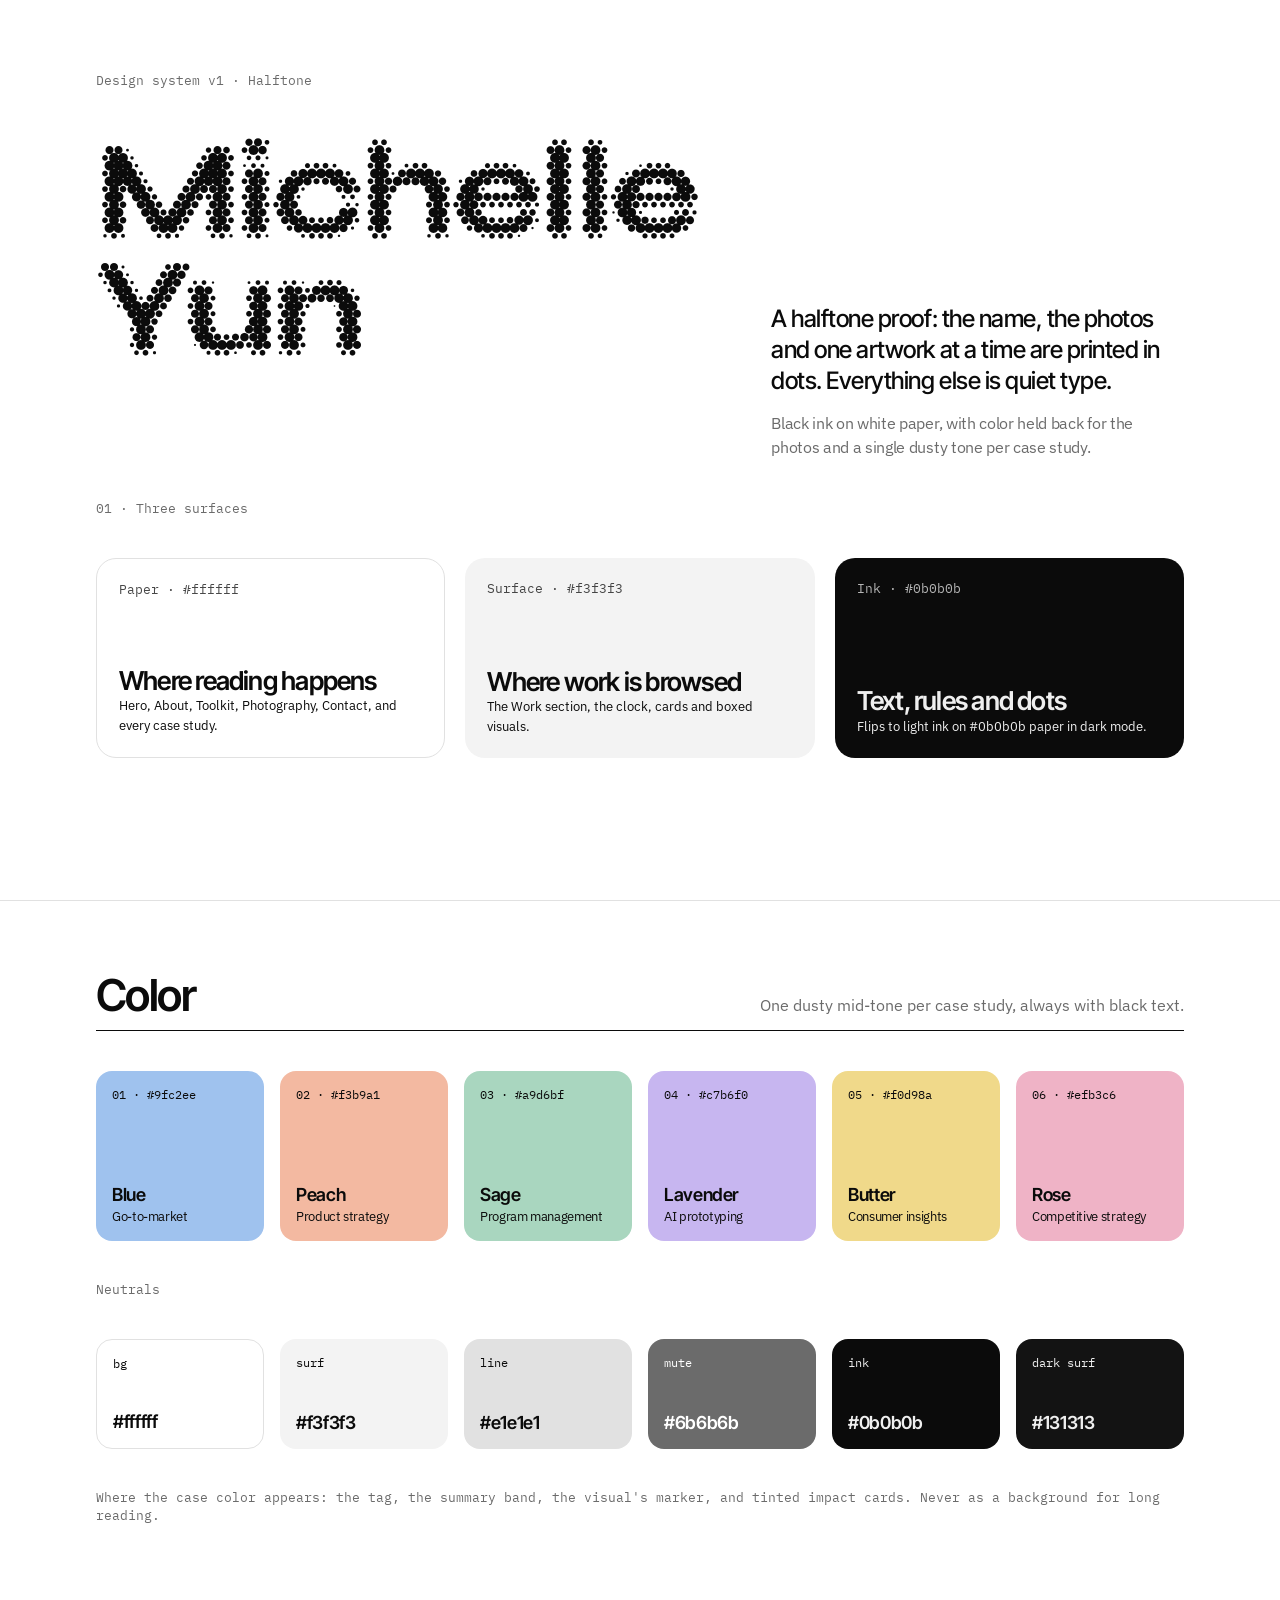
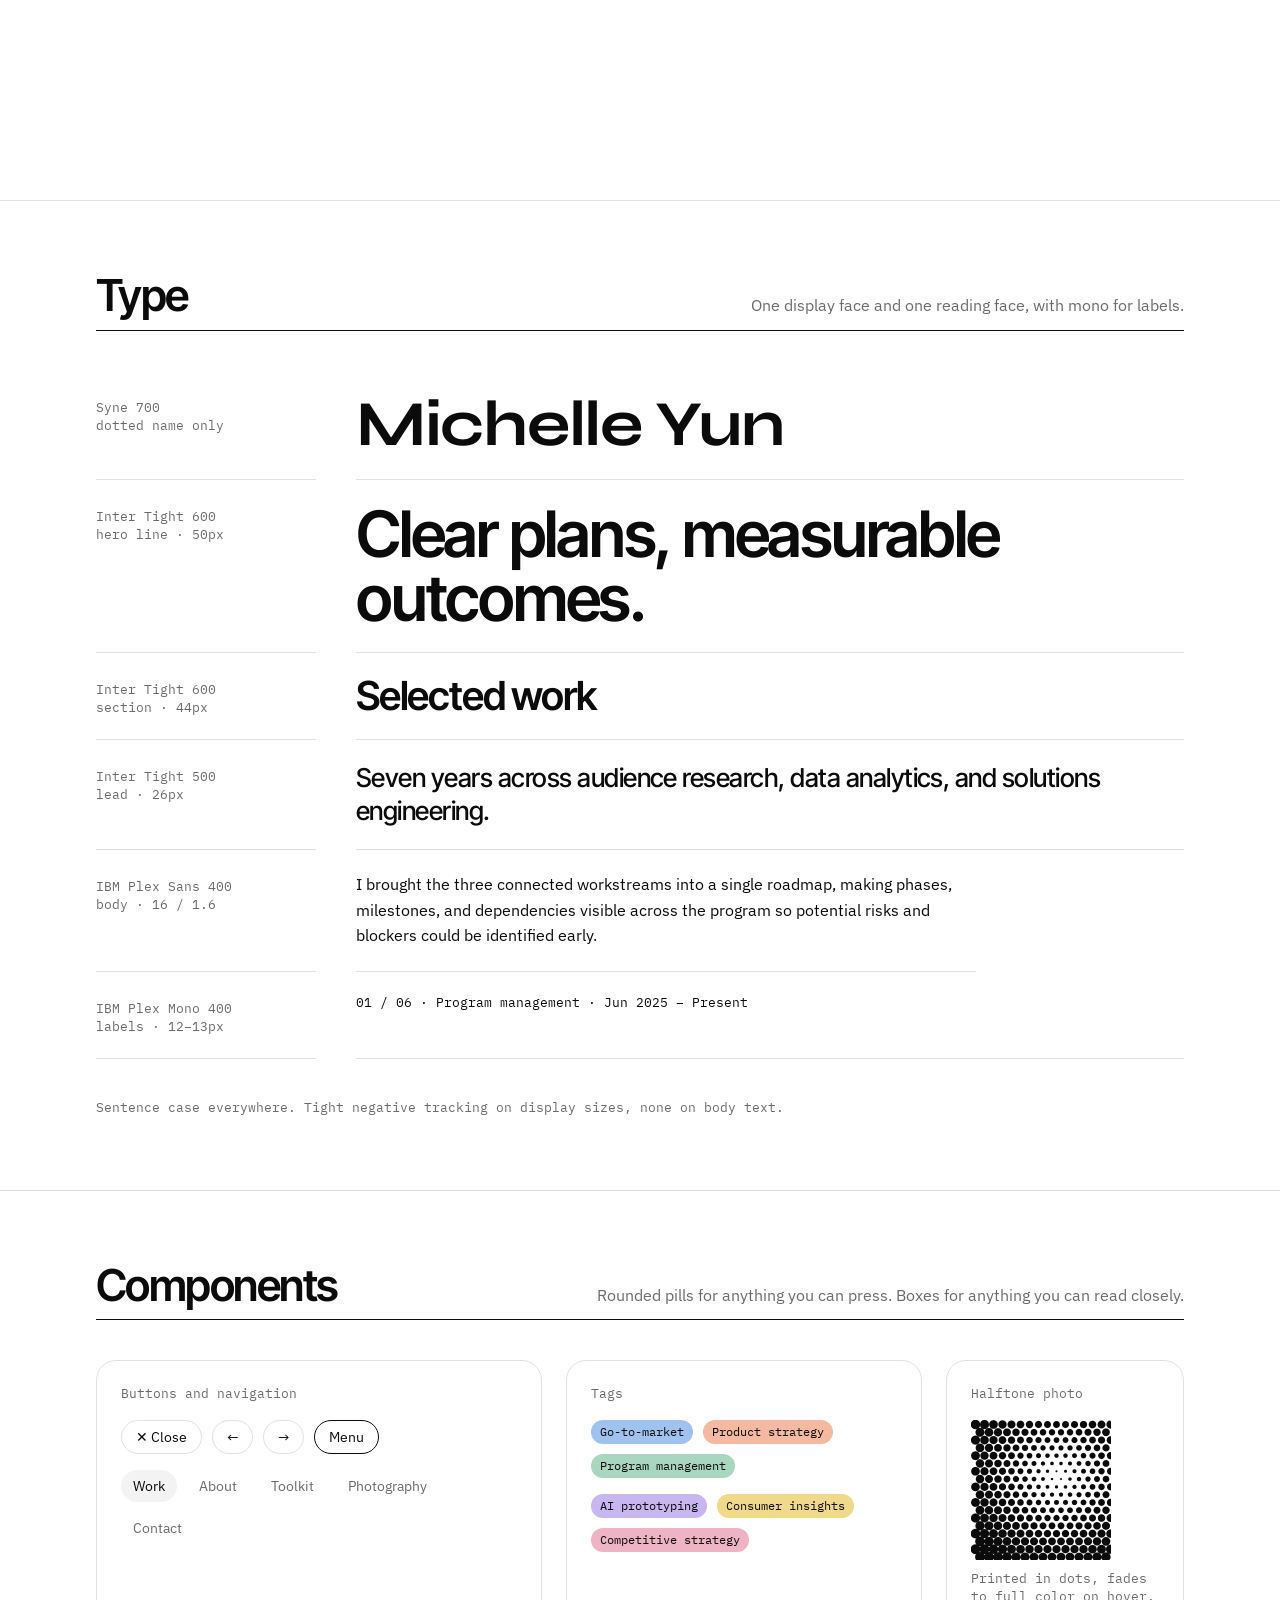
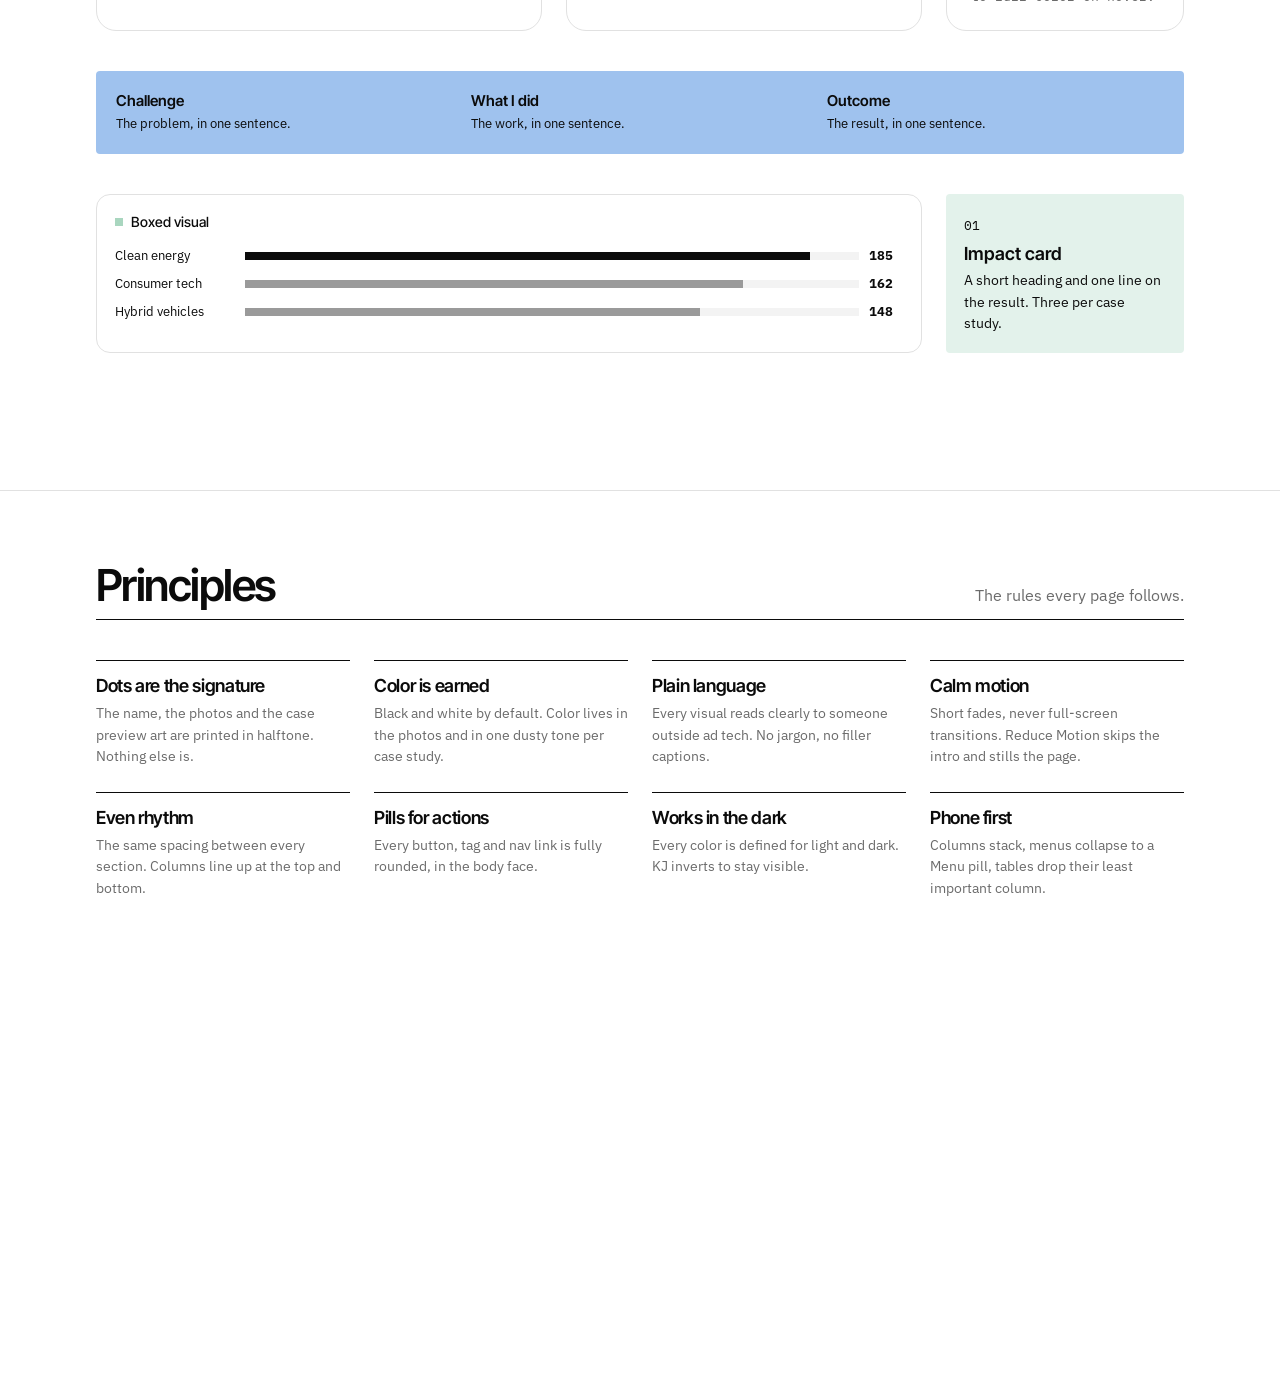
==== design-system/index.html @ 9cc6b630 "Add design system page and tokens Co-Authored-By: Claude Opus 5.5 <noreply@anthropic.com> Claude-Ses" ====
<!DOCTYPE html>
<html lang="en">
<head>
<meta charset="utf-8">
<meta name="viewport" content="width=device-width, initial-scale=1">
<title>Design system · Michelle Yun</title>
<link rel="preconnect" href="https://fonts.googleapis.com"><link rel="preconnect" href="https://fonts.gstatic.com" crossorigin>
<link href="https://fonts.googleapis.com/css2?family=Syne:wght@700&family=Inter+Tight:wght@500;600&family=IBM+Plex+Sans:wght@400;500&family=IBM+Plex+Mono:wght@400&display=swap" rel="stylesheet">
<link rel="stylesheet" href="tokens.css">
<style>
:root{color-scheme:light}
*{box-sizing:border-box}
body{margin:0;background:var(--bg);color:var(--ink);font:16px/1.55 var(--font-body);-webkit-font-smoothing:antialiased}
.panel{min-height:900px;padding:72px 96px;display:flex;flex-direction:column;gap:40px;max-width:1440px;margin:0 auto}
.panel+.panel{border-top:1px solid var(--line)}
.lab{font:13px/1.4 var(--font-mono);color:var(--mute)}
.sh{display:flex;justify-content:space-between;align-items:baseline;border-bottom:1px solid var(--ink);padding-bottom:12px}
.sh h2{margin:0;font:600 44px/1 var(--font-display);letter-spacing:-.035em}
.sh p{margin:0;color:var(--mute)}
.cover{display:grid;grid-template-columns:1.5fr 1fr;gap:56px;align-items:end}
#name{width:100%;height:330px;display:block}
.cover p{margin:0;font:500 24px/1.3 var(--font-display);letter-spacing:-.02em}
.cover p+p{margin-top:14px;font:16px/1.55 var(--font-body);color:var(--mute)}
.grid3{display:grid;grid-template-columns:repeat(3,1fr);gap:20px}
.grid6{display:grid;grid-template-columns:repeat(6,1fr);gap:16px}
.sw{border-radius:20px;padding:22px;min-height:200px;display:flex;flex-direction:column;justify-content:space-between}
.sw b{font:600 26px/1.05 var(--font-display);letter-spacing:-.03em}
.sw small{display:block;font:13px/1.5 var(--font-body)}
.sw .lab{color:inherit;opacity:.75}
.cc{border-radius:16px;min-height:170px;padding:16px;color:#0b0b0b;display:flex;flex-direction:column;justify-content:space-between}
.cc b{font:600 18px/1.1 var(--font-display);letter-spacing:-.02em}
.cc span{font:12px/1.4 var(--font-mono)}
.type{display:grid;grid-template-columns:220px 1fr;gap:0 40px}
.type>div{padding:22px 0;border-bottom:1px solid var(--line)}
.type>div:nth-child(odd){padding-top:28px}
.t1{font:600 64px/1 var(--font-display);letter-spacing:-.035em}
.t2{font:600 40px/1.05 var(--font-display);letter-spacing:-.03em}
.t3{font:500 26px/1.25 var(--font-display);letter-spacing:-.02em}
.t4{font:16px/1.6 var(--font-body);max-width:62ch}
.t5{font:13px/1.4 var(--font-mono);color:var(--mute)}
.name-s{font:700 64px/1 var(--font-name);letter-spacing:-.02em}
.comp{display:grid;grid-template-columns:1.5fr 1.2fr .8fr;gap:24px}
.box{border:1px solid var(--line);border-radius:20px;padding:24px;display:flex;flex-direction:column;gap:16px}
.row{display:flex;gap:10px;flex-wrap:wrap;align-items:center}
.btn{height:34px;padding:0 14px;border:1px solid var(--line);border-radius:999px;background:var(--bg);font:14px var(--font-body);display:inline-flex;align-items:center;gap:6px;color:var(--ink)}
.btn.on{border-color:var(--ink)}
.nav a{font:14px/1 var(--font-body);padding:9px 12px;border-radius:999px;color:var(--mute);text-decoration:none}
.nav a.on{background:var(--surf);color:var(--ink)}
.tag{display:inline-flex;align-items:center;height:24px;padding:0 9px;border-radius:999px;font:12px/1 var(--font-mono);color:#0b0b0b}
.vis{border:1px solid var(--line);border-radius:14px;padding:18px;background:var(--bg)}
.vis .ft{display:flex;align-items:center;gap:8px;font:500 14px var(--font-display);margin-bottom:12px}
.vis .ft i{width:8px;height:8px;background:var(--case-03);display:block}
.vr{display:grid;grid-template-columns:120px 1fr 34px;gap:10px;align-items:center;font-size:13px;padding:4px 0}
.vr .tr{height:8px;background:var(--surf)}.vr .tr div{height:100%;background:var(--ink)}
.imp{border-radius:4px;padding:18px;background:color-mix(in srgb,var(--case-03) 32%,var(--bg))}
.imp b{display:block;font:600 18px var(--font-display);margin:6px 0}
.imp p{margin:0;font-size:14px}
.story{background:var(--case-01);border-radius:4px;padding:20px;display:grid;grid-template-columns:repeat(3,1fr);gap:18px;color:#0b0b0b;font-size:13px}
.story b{display:block;font:600 15px var(--font-display);margin-bottom:4px}
.rules{display:grid;grid-template-columns:repeat(4,1fr);gap:24px}
.rules div{border-top:1px solid var(--ink);padding-top:14px}
.rules b{display:block;font:600 18px/1.2 var(--font-display);margin-bottom:6px;letter-spacing:-.02em}
.rules p{margin:0;color:var(--mute);font-size:14px}
.ht{width:100%;aspect-ratio:1;display:block;border-radius:2px}
</style>
</head>
<body>

<section class="panel" id="overview">
  <div class="lab">Design system v1 · Halftone</div>
  <div class="cover">
    <canvas id="name" aria-label="Michelle Yun, printed in halftone dots"></canvas>
    <div>
      <p>A halftone proof: the name, the photos and one artwork at a time are printed in dots. Everything else is quiet type.</p>
      <p>Black ink on white paper, with color held back for the photos and a single dusty tone per case study.</p>
    </div>
  </div>
  <div class="lab">01 · Three surfaces</div>
  <div class="grid3">
    <div class="sw" style="background:#fff;border:1px solid var(--line)"><span class="lab">Paper · #ffffff</span><div><b>Where reading happens</b><small>Hero, About, Toolkit, Photography, Contact, and every case study.</small></div></div>
    <div class="sw" style="background:#f3f3f3"><span class="lab">Surface · #f3f3f3</span><div><b>Where work is browsed</b><small>The Work section, the clock, cards and boxed visuals.</small></div></div>
    <div class="sw" style="background:#0b0b0b;color:#efefef"><span class="lab">Ink · #0b0b0b</span><div><b>Text, rules and dots</b><small>Flips to light ink on #0b0b0b paper in dark mode.</small></div></div>
  </div>
</section>

<section class="panel" id="color">
  <div class="sh"><h2>Color</h2><p>One dusty mid-tone per case study, always with black text.</p></div>
  <div class="grid6">
    <div class="cc" style="background:var(--case-01)"><span>01 · #9fc2ee</span><b>Blue<br><small style="font:13px var(--font-body)">Go-to-market</small></b></div>
    <div class="cc" style="background:var(--case-02)"><span>02 · #f3b9a1</span><b>Peach<br><small style="font:13px var(--font-body)">Product strategy</small></b></div>
    <div class="cc" style="background:var(--case-03)"><span>03 · #a9d6bf</span><b>Sage<br><small style="font:13px var(--font-body)">Program management</small></b></div>
    <div class="cc" style="background:var(--case-04)"><span>04 · #c7b6f0</span><b>Lavender<br><small style="font:13px var(--font-body)">AI prototyping</small></b></div>
    <div class="cc" style="background:var(--case-05)"><span>05 · #f0d98a</span><b>Butter<br><small style="font:13px var(--font-body)">Consumer insights</small></b></div>
    <div class="cc" style="background:var(--case-06)"><span>06 · #efb3c6</span><b>Rose<br><small style="font:13px var(--font-body)">Competitive strategy</small></b></div>
  </div>
  <div class="lab">Neutrals</div>
  <div class="grid6">
    <div class="cc" style="background:#fff;border:1px solid var(--line);min-height:110px"><span>bg</span><b>#ffffff</b></div>
    <div class="cc" style="background:#f3f3f3;min-height:110px"><span>surf</span><b>#f3f3f3</b></div>
    <div class="cc" style="background:#e1e1e1;min-height:110px"><span>line</span><b>#e1e1e1</b></div>
    <div class="cc" style="background:#6b6b6b;color:#fff;min-height:110px"><span>mute</span><b>#6b6b6b</b></div>
    <div class="cc" style="background:#0b0b0b;color:#efefef;min-height:110px"><span>ink</span><b>#0b0b0b</b></div>
    <div class="cc" style="background:#131313;color:#efefef;min-height:110px"><span>dark surf</span><b>#131313</b></div>
  </div>
  <div class="lab">Where the case color appears: the tag, the summary band, the visual's marker, and tinted impact cards. Never as a background for long reading.</div>
</section>

<section class="panel" id="type">
  <div class="sh"><h2>Type</h2><p>One display face and one reading face, with mono for labels.</p></div>
  <div class="type">
    <div class="t5">Syne 700<br>dotted name only</div><div class="name-s">Michelle Yun</div>
    <div class="t5">Inter Tight 600<br>hero line · 50px</div><div class="t1">Clear plans, measurable outcomes.</div>
    <div class="t5">Inter Tight 600<br>section · 44px</div><div class="t2">Selected work</div>
    <div class="t5">Inter Tight 500<br>lead · 26px</div><div class="t3">Seven years across audience research, data analytics, and solutions engineering.</div>
    <div class="t5">IBM Plex Sans 400<br>body · 16 / 1.6</div><div class="t4">I brought the three connected workstreams into a single roadmap, making phases, milestones, and dependencies visible across the program so potential risks and blockers could be identified early.</div>
    <div class="t5">IBM Plex Mono 400<br>labels · 12–13px</div><div class="t5" style="font-size:13px;color:var(--ink)">01 / 06 · Program management · Jun 2025 – Present</div>
  </div>
  <div class="lab">Sentence case everywhere. Tight negative tracking on display sizes, none on body text.</div>
</section>

<section class="panel" id="components">
  <div class="sh"><h2>Components</h2><p>Rounded pills for anything you can press. Boxes for anything you can read closely.</p></div>
  <div class="comp">
    <div class="box"><div class="lab">Buttons and navigation</div>
      <div class="row"><span class="btn">✕ Close</span><span class="btn">←</span><span class="btn">→</span><span class="btn on">Menu</span></div>
      <div class="row nav"><a class="on">Work</a><a>About</a><a>Toolkit</a><a>Photography</a><a>Contact</a></div>
    </div>
    <div class="box"><div class="lab">Tags</div>
      <div class="row"><span class="tag" style="background:var(--case-01)">Go-to-market</span><span class="tag" style="background:var(--case-02)">Product strategy</span><span class="tag" style="background:var(--case-03)">Program management</span></div>
      <div class="row"><span class="tag" style="background:var(--case-04)">AI prototyping</span><span class="tag" style="background:var(--case-05)">Consumer insights</span><span class="tag" style="background:var(--case-06)">Competitive strategy</span></div>
    </div>
    <div class="box"><div class="lab">Halftone photo</div>
      <canvas class="ht" id="dots" style="max-width:140px" aria-hidden="true"></canvas>
      <div class="lab" style="margin-top:-6px">Printed in dots, fades to full color on hover.</div>
    </div>
  </div>
  <div class="story"><div><b>Challenge</b>The problem, in one sentence.</div><div><b>What I did</b>The work, in one sentence.</div><div><b>Outcome</b>The result, in one sentence.</div></div>
  <div class="comp">
    <div class="vis" style="grid-column:span 2"><div class="ft"><i></i>Boxed visual</div>
      <div class="vr"><span>Clean energy</span><div class="tr"><div style="width:92%"></div></div><b>185</b></div>
      <div class="vr"><span>Consumer tech</span><div class="tr"><div style="width:81%;background:#9a9a9a"></div></div><b>162</b></div>
      <div class="vr"><span>Hybrid vehicles</span><div class="tr"><div style="width:74%;background:#9a9a9a"></div></div><b>148</b></div>
    </div>
    <div class="imp"><span class="lab" style="color:#0b0b0b">01</span><b>Impact card</b><p>A short heading and one line on the result. Three per case study.</p></div>
  </div>
</section>

<section class="panel" id="principles">
  <div class="sh"><h2>Principles</h2><p>The rules every page follows.</p></div>
  <div class="rules">
    <div><b>Dots are the signature</b><p>The name, the photos and the case preview art are printed in halftone. Nothing else is.</p></div>
    <div><b>Color is earned</b><p>Black and white by default. Color lives in the photos and in one dusty tone per case study.</p></div>
    <div><b>Plain language</b><p>Every visual reads clearly to someone outside ad tech. No jargon, no filler captions.</p></div>
    <div><b>Calm motion</b><p>Short fades, never full-screen transitions. Reduce Motion skips the intro and stills the page.</p></div>
    <div><b>Even rhythm</b><p>The same spacing between every section. Columns line up at the top and bottom.</p></div>
    <div><b>Pills for actions</b><p>Every button, tag and nav link is fully rounded, in the body face.</p></div>
    <div><b>Works in the dark</b><p>Every color is defined for light and dark. KJ inverts to stay visible.</p></div>
    <div><b>Phone first</b><p>Columns stack, menus collapse to a Menu pill, tables drop their least important column.</p></div>
  </div>
</section>

<script>
function dotsFromText(cv,text,font,step){const r=cv.getBoundingClientRect(),W=Math.round(r.width),H=Math.round(r.height),dpr=2;cv.width=W*dpr;cv.height=H*dpr;const c=cv.getContext('2d');c.scale(dpr,dpr);
 const o=document.createElement('canvas');o.width=W;o.height=H;const x=o.getContext('2d');x.font=`700 100px ${font}`;const lines=text.split('\n');const wm=Math.max(...lines.map(l=>x.measureText(l).width));const fs=Math.min(W*.98/wm*100,H/lines.length/.95);x.font=`700 ${fs}px ${font}`;lines.forEach((l,i)=>x.fillText(l,0,fs*.8+i*fs*.9));
 const d=x.getImageData(0,0,W,H).data;c.fillStyle='#0b0b0b';
 for(let j=0,y=step/2;y<H;j++,y+=step*.866)for(let X=step/2+(j%2?step/2:0);X<W;X+=step){let a=0,n=0;for(const q of[-1,0,1])for(const p of[-1,0,1]){const xx=Math.round(X+p*step/3),yy=Math.round(y+q*step/3);if(xx>=0&&yy>=0&&xx<W&&yy<H){a+=d[(yy*W+xx)*4+3]/255;n++}}a/=n;if(a<.03)continue;c.beginPath();c.arc(X,y,Math.sqrt(a)*step*.55,0,7);c.fill()}}
function dotsGradient(cv,step){const r=cv.getBoundingClientRect(),W=Math.round(r.width),dpr=2;cv.width=W*dpr;cv.height=W*dpr;const c=cv.getContext('2d');c.scale(dpr,dpr);c.fillStyle='#0b0b0b';
 for(let j=0,y=step/2;y<W;j++,y+=step*.866)for(let X=step/2+(j%2?step/2:0);X<W;X+=step){const dx=X-W*.62,dy=y-W*.4,v=Math.max(0,1-Math.hypot(dx,dy)/(W*.75));c.beginPath();c.arc(X,y,Math.sqrt(1-v)*step*.55,0,7);c.fill()}}
(document.fonts?document.fonts.load('700 100px Syne'):Promise.resolve()).then(()=>{dotsFromText(document.getElementById('name'),'Michelle\nYun',"Syne,'Arial Black',sans-serif",9);dotsGradient(document.getElementById('dots'),9)});
</script>
</body>
</html>
---- design-system/tokens.css ----
/* Halftone design tokens
   The site's colors, type and shape, in one place.
   Light and dark values switch automatically with the visitor's system setting. */

:root {
  color-scheme: light dark;

  /* Ink and paper */
  --bg:   light-dark(#ffffff, #0b0b0b);  /* page */
  --ink:  light-dark(#0b0b0b, #efefef);  /* text, rules, dots */
  --mute: light-dark(#6b6b6b, #8f8f8f);  /* secondary text */
  --line: light-dark(#e1e1e1, #262626);  /* hairlines, button borders */
  --surf: light-dark(#f3f3f3, #131313);  /* Work section, cards, clock */

  /* Case study colors: one dusty mid-tone per case, always with black text */
  --case-01: #9fc2ee;  /* blue      · Go-to-market */
  --case-02: #f3b9a1;  /* peach     · Product strategy */
  --case-03: #a9d6bf;  /* sage      · Program management */
  --case-04: #c7b6f0;  /* lavender  · AI prototyping */
  --case-05: #f0d98a;  /* butter    · Consumer insights */
  --case-06: #efb3c6;  /* rose      · Competitive strategy */
  --on-case: #0b0b0b;

  /* Type */
  --font-name:    'Syne', 'Arial Black', sans-serif;        /* only inside the dotted name */
  --font-display: 'Inter Tight', system-ui, sans-serif;     /* headings, lead text */
  --font-body:    'IBM Plex Sans', system-ui, sans-serif;   /* reading text, buttons, nav */
  --font-mono:    'IBM Plex Mono', ui-monospace, monospace; /* tags, labels, numbers */

  /* Shape and layout */
  --radius-pill: 999px;           /* every button, tag and nav link */
  --gutter: max(4vw, 16px);       /* page side margin */
  --header: 60px;                 /* fixed header height */
  --max-width: 1440px;
  --section-pad: clamp(40px, 6.5vh, 68px);
  --case-section-gap: 56px;       /* between Context, Approach, Solution, Impact */

  /* Motion */
  --ease: cubic-bezier(.7, 0, .2, 1);
}
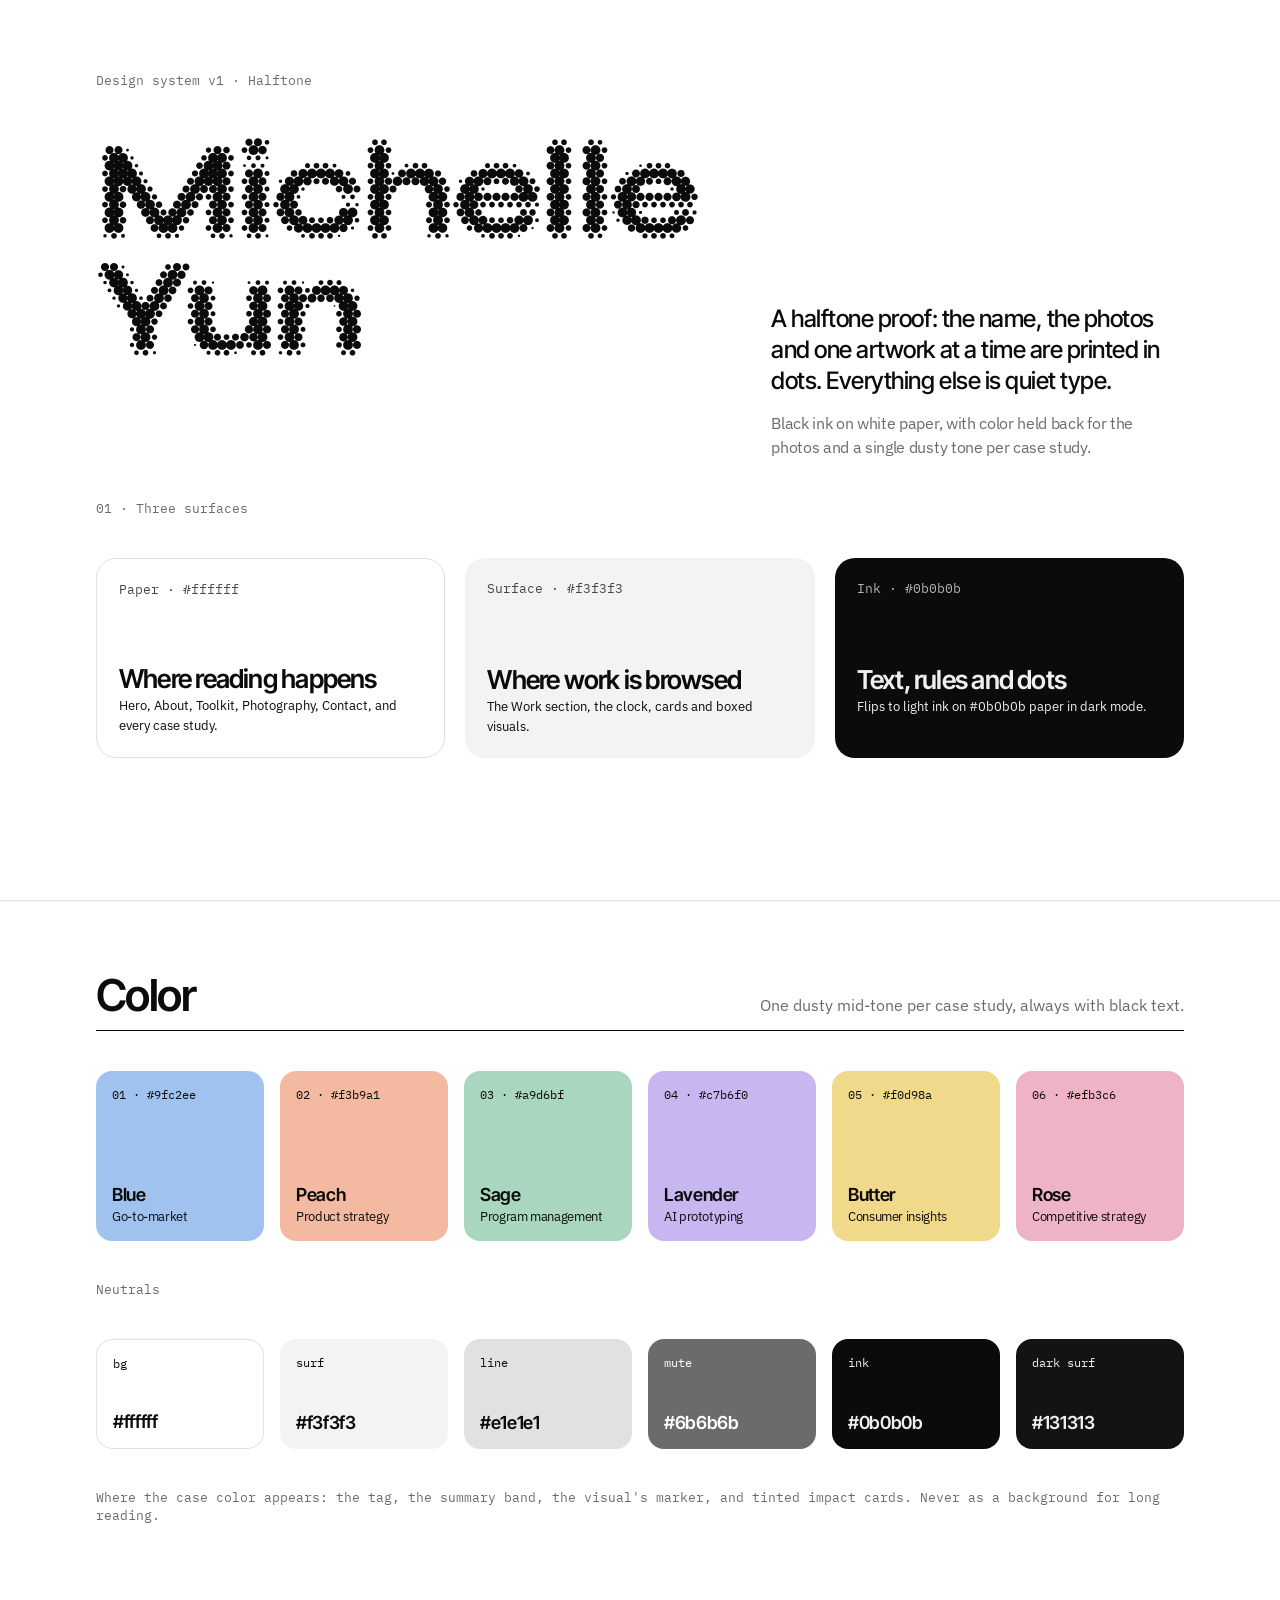
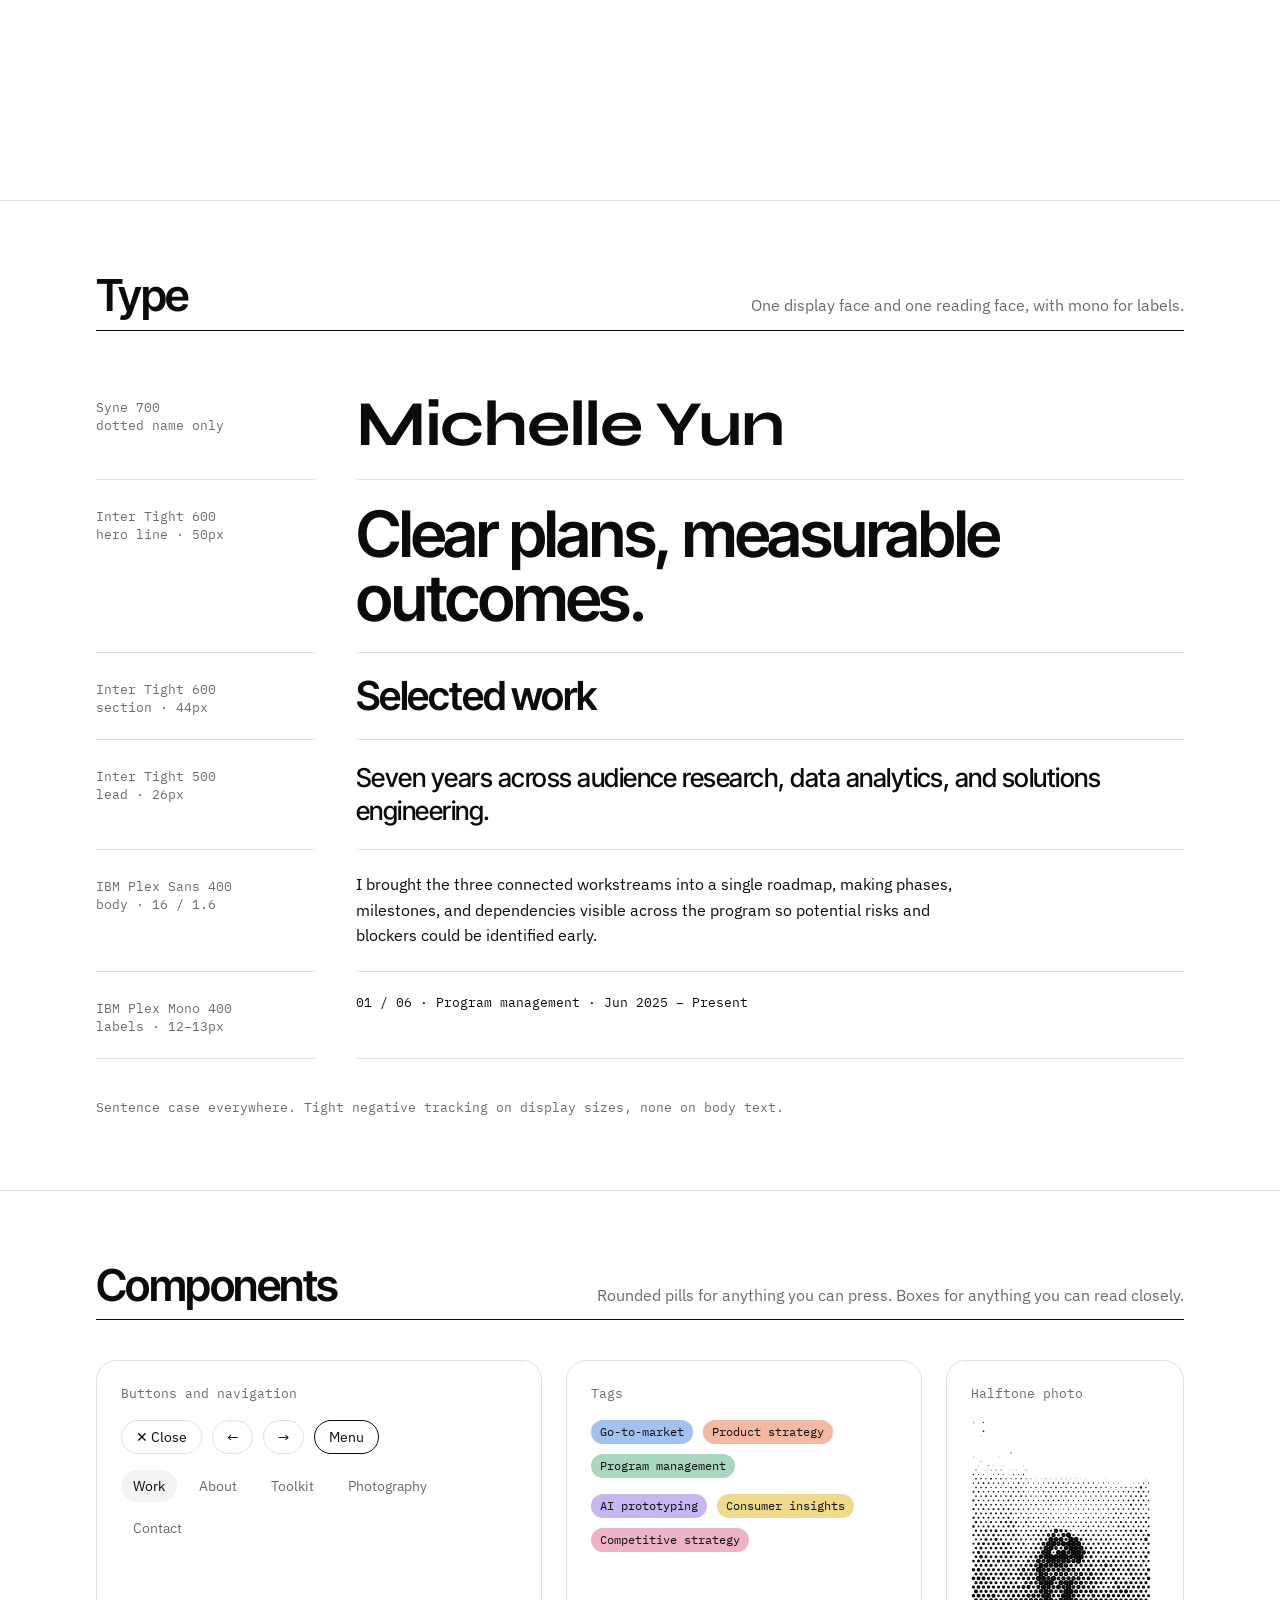
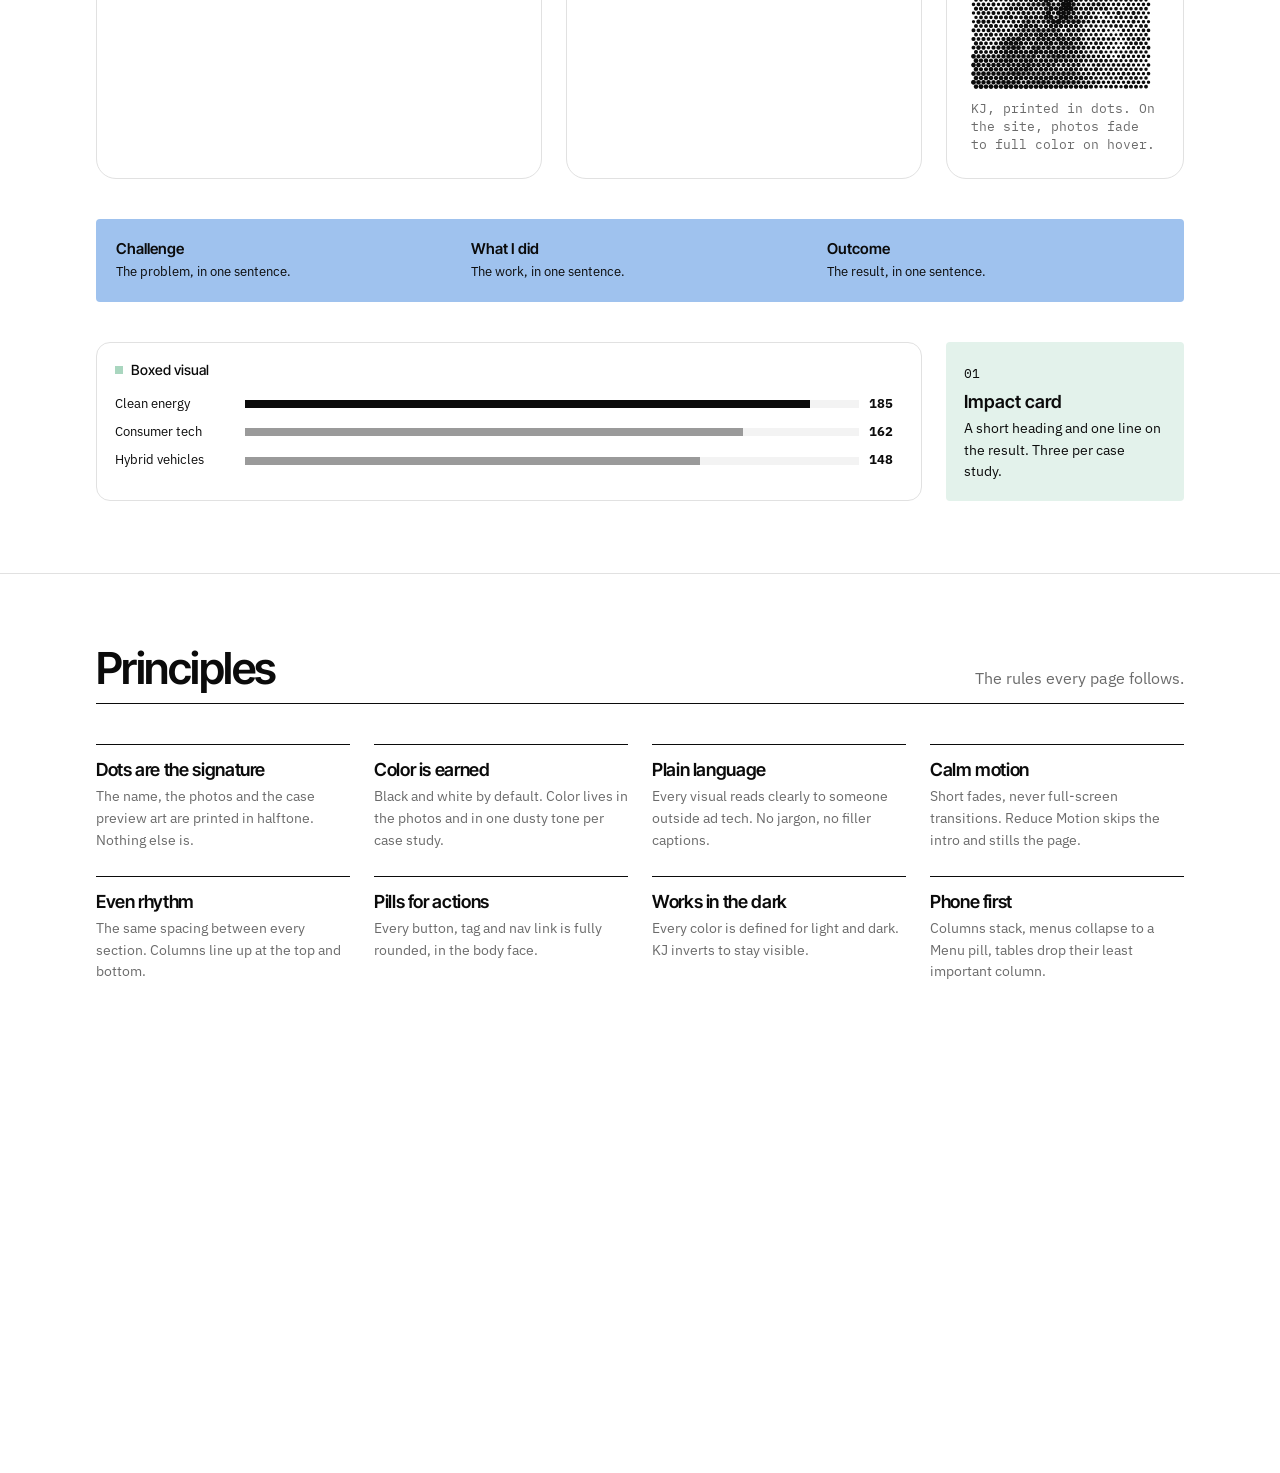
==== commit a27fdd60: "Design system: KJ halftone sample, align surface cards Co-Authored-By: Claude Opus 5.5 <noreply@anth" ====
--- a/design-system/index.html
+++ b/design-system/index.html
@@ -23,9 +23,9 @@
 .cover p+p{margin-top:14px;font:16px/1.55 var(--font-body);color:var(--mute)}
 .grid3{display:grid;grid-template-columns:repeat(3,1fr);gap:20px}
 .grid6{display:grid;grid-template-columns:repeat(6,1fr);gap:16px}
-.sw{border-radius:20px;padding:22px;min-height:200px;display:flex;flex-direction:column;justify-content:space-between}
+.sw{border-radius:20px;padding:22px;min-height:200px;display:grid;grid-template-rows:1fr auto auto;gap:4px}
 .sw b{font:600 26px/1.05 var(--font-display);letter-spacing:-.03em}
-.sw small{display:block;font:13px/1.5 var(--font-body)}
+.sw small{display:block;font:13px/1.5 var(--font-body);min-height:3em}
 .sw .lab{color:inherit;opacity:.75}
 .cc{border-radius:16px;min-height:170px;padding:16px;color:#0b0b0b;display:flex;flex-direction:column;justify-content:space-between}
 .cc b{font:600 18px/1.1 var(--font-display);letter-spacing:-.02em}
@@ -36,7 +36,7 @@
 .t1{font:600 64px/1 var(--font-display);letter-spacing:-.035em}
 .t2{font:600 40px/1.05 var(--font-display);letter-spacing:-.03em}
 .t3{font:500 26px/1.25 var(--font-display);letter-spacing:-.02em}
-.t4{font:16px/1.6 var(--font-body);max-width:62ch}
+.t4{font:16px/1.6 var(--font-body)}.t4 span{display:block;max-width:62ch}
 .t5{font:13px/1.4 var(--font-mono);color:var(--mute)}
 .name-s{font:700 64px/1 var(--font-name);letter-spacing:-.02em}
 .comp{display:grid;grid-template-columns:1.5fr 1.2fr .8fr;gap:24px}
@@ -77,9 +77,9 @@
   </div>
   <div class="lab">01 · Three surfaces</div>
   <div class="grid3">
-    <div class="sw" style="background:#fff;border:1px solid var(--line)"><span class="lab">Paper · #ffffff</span><div><b>Where reading happens</b><small>Hero, About, Toolkit, Photography, Contact, and every case study.</small></div></div>
-    <div class="sw" style="background:#f3f3f3"><span class="lab">Surface · #f3f3f3</span><div><b>Where work is browsed</b><small>The Work section, the clock, cards and boxed visuals.</small></div></div>
-    <div class="sw" style="background:#0b0b0b;color:#efefef"><span class="lab">Ink · #0b0b0b</span><div><b>Text, rules and dots</b><small>Flips to light ink on #0b0b0b paper in dark mode.</small></div></div>
+    <div class="sw" style="background:#fff;border:1px solid var(--line)"><span class="lab">Paper · #ffffff</span><b>Where reading happens</b><small>Hero, About, Toolkit, Photography, Contact, and every case study.</small></div>
+    <div class="sw" style="background:#f3f3f3"><span class="lab">Surface · #f3f3f3</span><b>Where work is browsed</b><small>The Work section, the clock, cards and boxed visuals.</small></div>
+    <div class="sw" style="background:#0b0b0b;color:#efefef"><span class="lab">Ink · #0b0b0b</span><b>Text, rules and dots</b><small>Flips to light ink on #0b0b0b paper in dark mode.</small></div>
   </div>
 </section>
 
@@ -112,7 +112,7 @@
     <div class="t5">Inter Tight 600<br>hero line · 50px</div><div class="t1">Clear plans, measurable outcomes.</div>
     <div class="t5">Inter Tight 600<br>section · 44px</div><div class="t2">Selected work</div>
     <div class="t5">Inter Tight 500<br>lead · 26px</div><div class="t3">Seven years across audience research, data analytics, and solutions engineering.</div>
-    <div class="t5">IBM Plex Sans 400<br>body · 16 / 1.6</div><div class="t4">I brought the three connected workstreams into a single roadmap, making phases, milestones, and dependencies visible across the program so potential risks and blockers could be identified early.</div>
+    <div class="t5">IBM Plex Sans 400<br>body · 16 / 1.6</div><div class="t4"><span>I brought the three connected workstreams into a single roadmap, making phases, milestones, and dependencies visible across the program so potential risks and blockers could be identified early.</span></div>
     <div class="t5">IBM Plex Mono 400<br>labels · 12–13px</div><div class="t5" style="font-size:13px;color:var(--ink)">01 / 06 · Program management · Jun 2025 – Present</div>
   </div>
   <div class="lab">Sentence case everywhere. Tight negative tracking on display sizes, none on body text.</div>
@@ -130,8 +130,8 @@
       <div class="row"><span class="tag" style="background:var(--case-04)">AI prototyping</span><span class="tag" style="background:var(--case-05)">Consumer insights</span><span class="tag" style="background:var(--case-06)">Competitive strategy</span></div>
     </div>
     <div class="box"><div class="lab">Halftone photo</div>
-      <canvas class="ht" id="dots" style="max-width:140px" aria-hidden="true"></canvas>
-      <div class="lab" style="margin-top:-6px">Printed in dots, fades to full color on hover.</div>
+      <canvas class="ht" id="dots" style="max-width:180px;aspect-ratio:2/3" aria-hidden="true"></canvas>
+      <div class="lab" style="margin-top:-6px">KJ, printed in dots. On the site, photos fade to full color on hover.</div>
     </div>
   </div>
   <div class="story"><div><b>Challenge</b>The problem, in one sentence.</div><div><b>What I did</b>The work, in one sentence.</div><div><b>Outcome</b>The result, in one sentence.</div></div>
@@ -164,9 +164,10 @@
  const o=document.createElement('canvas');o.width=W;o.height=H;const x=o.getContext('2d');x.font=`700 100px ${font}`;const lines=text.split('\n');const wm=Math.max(...lines.map(l=>x.measureText(l).width));const fs=Math.min(W*.98/wm*100,H/lines.length/.95);x.font=`700 ${fs}px ${font}`;lines.forEach((l,i)=>x.fillText(l,0,fs*.8+i*fs*.9));
  const d=x.getImageData(0,0,W,H).data;c.fillStyle='#0b0b0b';
  for(let j=0,y=step/2;y<H;j++,y+=step*.866)for(let X=step/2+(j%2?step/2:0);X<W;X+=step){let a=0,n=0;for(const q of[-1,0,1])for(const p of[-1,0,1]){const xx=Math.round(X+p*step/3),yy=Math.round(y+q*step/3);if(xx>=0&&yy>=0&&xx<W&&yy<H){a+=d[(yy*W+xx)*4+3]/255;n++}}a/=n;if(a<.03)continue;c.beginPath();c.arc(X,y,Math.sqrt(a)*step*.55,0,7);c.fill()}}
-function dotsGradient(cv,step){const r=cv.getBoundingClientRect(),W=Math.round(r.width),dpr=2;cv.width=W*dpr;cv.height=W*dpr;const c=cv.getContext('2d');c.scale(dpr,dpr);c.fillStyle='#0b0b0b';
- for(let j=0,y=step/2;y<W;j++,y+=step*.866)for(let X=step/2+(j%2?step/2:0);X<W;X+=step){const dx=X-W*.62,dy=y-W*.4,v=Math.max(0,1-Math.hypot(dx,dy)/(W*.75));c.beginPath();c.arc(X,y,Math.sqrt(1-v)*step*.55,0,7);c.fill()}}
-(document.fonts?document.fonts.load('700 100px Syne'):Promise.resolve()).then(()=>{dotsFromText(document.getElementById('name'),'Michelle\nYun',"Syne,'Arial Black',sans-serif",9);dotsGradient(document.getElementById('dots'),9)});
+function dotsPhoto(cv,src,step){const img=new Image();img.onload=()=>{const r=cv.getBoundingClientRect(),W=Math.round(r.width),H=Math.round(r.height),dpr=2;cv.width=W*dpr;cv.height=H*dpr;const c=cv.getContext('2d');c.scale(dpr,dpr);
+ const o=document.createElement('canvas');o.width=W;o.height=H;const x=o.getContext('2d');const s=Math.max(W/img.width,H/img.height);x.drawImage(img,(W-img.width*s)/2,(H-img.height*s)/2,img.width*s,img.height*s);const d=x.getImageData(0,0,W,H).data;c.fillStyle='#0b0b0b';
+ for(let j=0,y=step/2;y<H;j++,y+=step*.866)for(let X=step/2+(j%2?step/2:0);X<W;X+=step){const i=(Math.min(H-1,Math.round(y))*W+Math.min(W-1,Math.round(X)))*4,l=(d[i]*.3+d[i+1]*.59+d[i+2]*.11)/255;const rr=Math.sqrt(1-l)*step*.58;if(rr<.3)continue;c.beginPath();c.arc(X,y,rr,0,7);c.fill()}};img.src=src}
+(document.fonts?document.fonts.load('700 100px Syne'):Promise.resolve()).then(()=>{dotsFromText(document.getElementById('name'),'Michelle\nYun',"Syne,'Arial Black',sans-serif",9);dotsPhoto(document.getElementById('dots'),'../assets/photos/03-kj-chicago-suburbs.jpg',5)});
 </script>
 </body>
 </html>
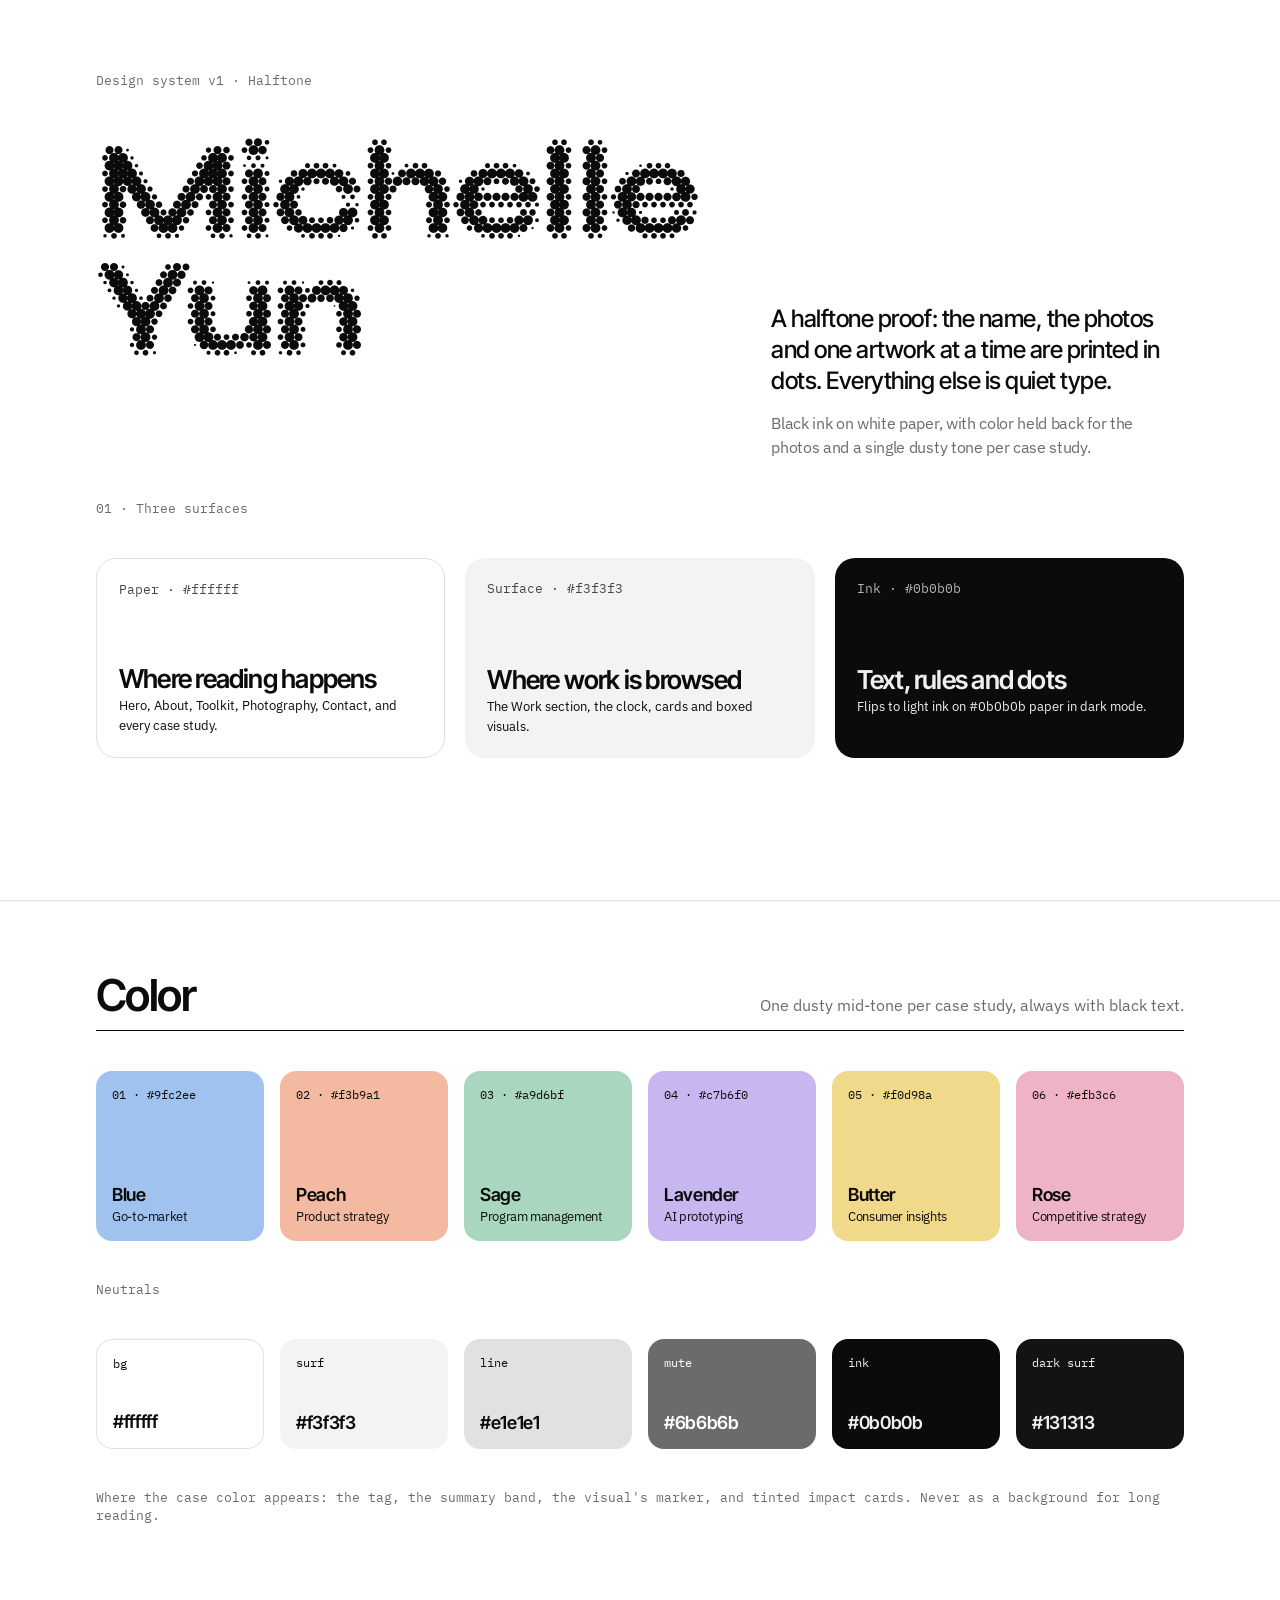
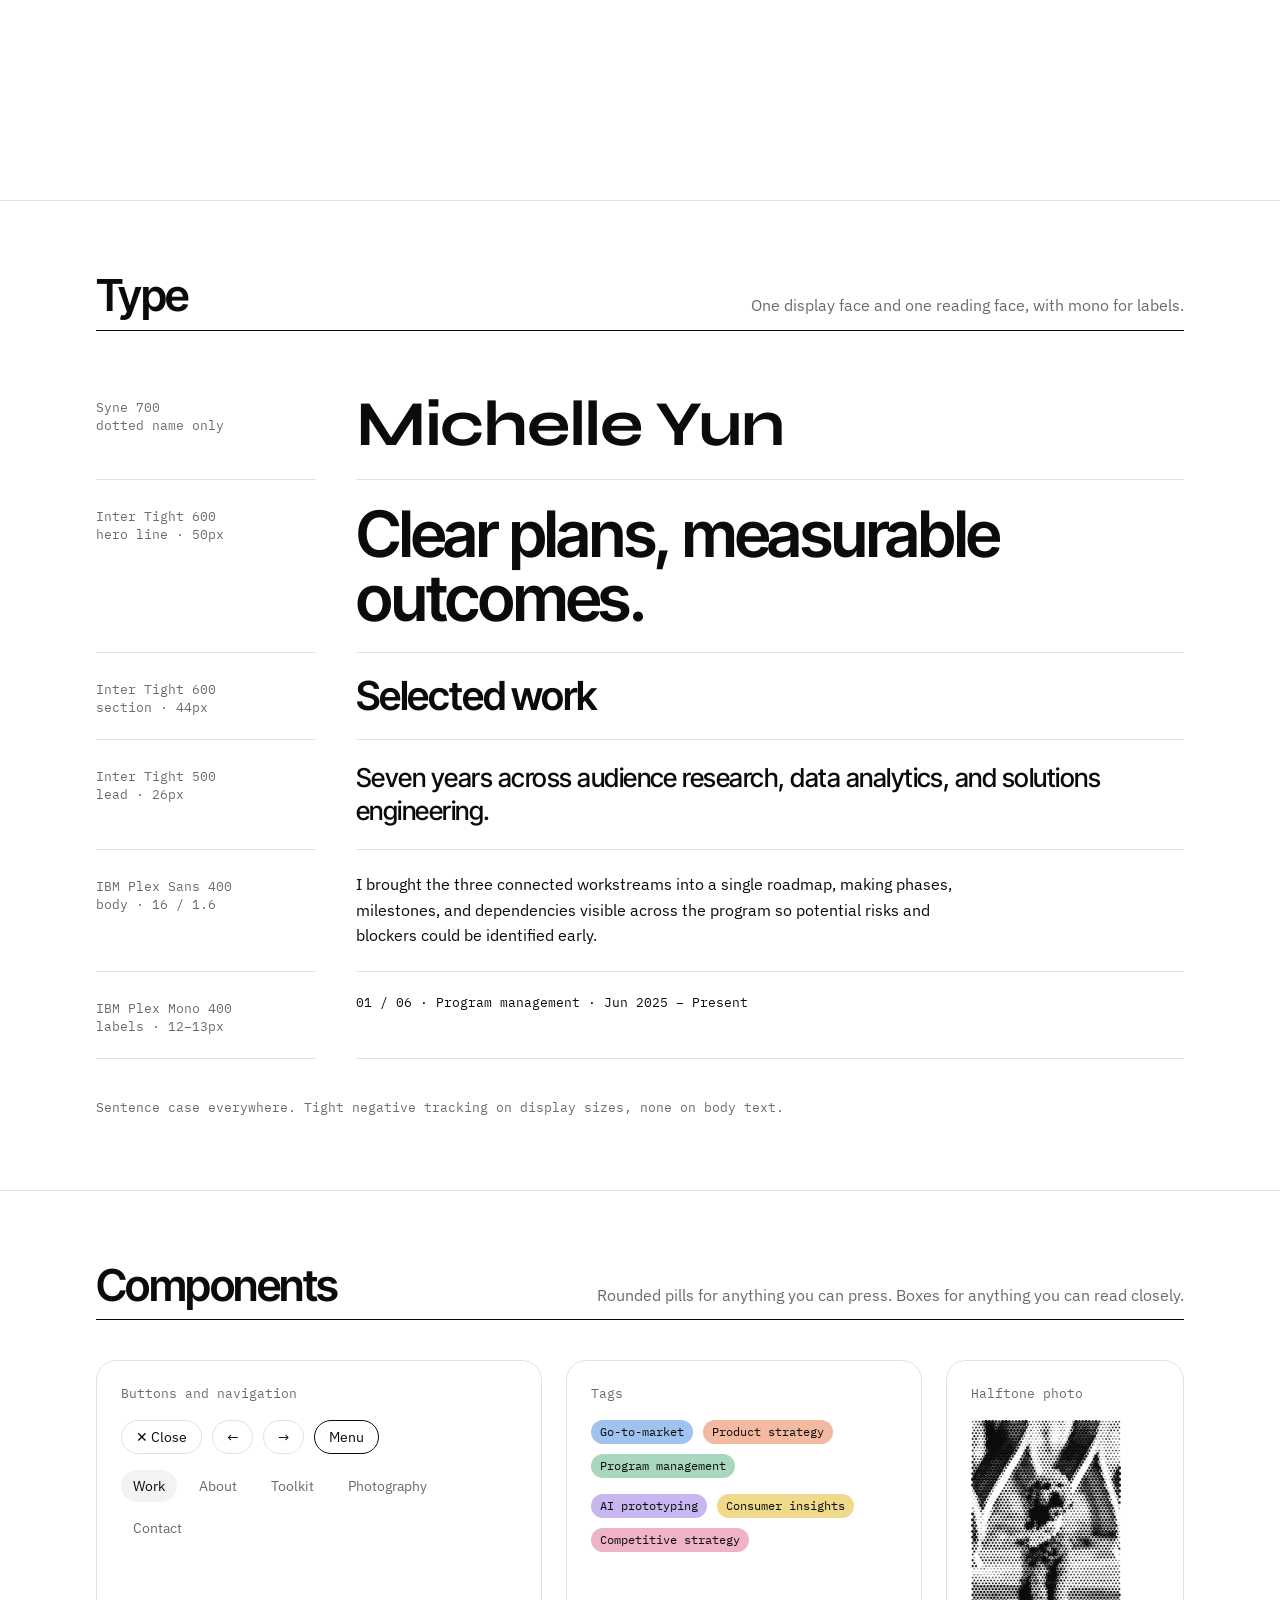
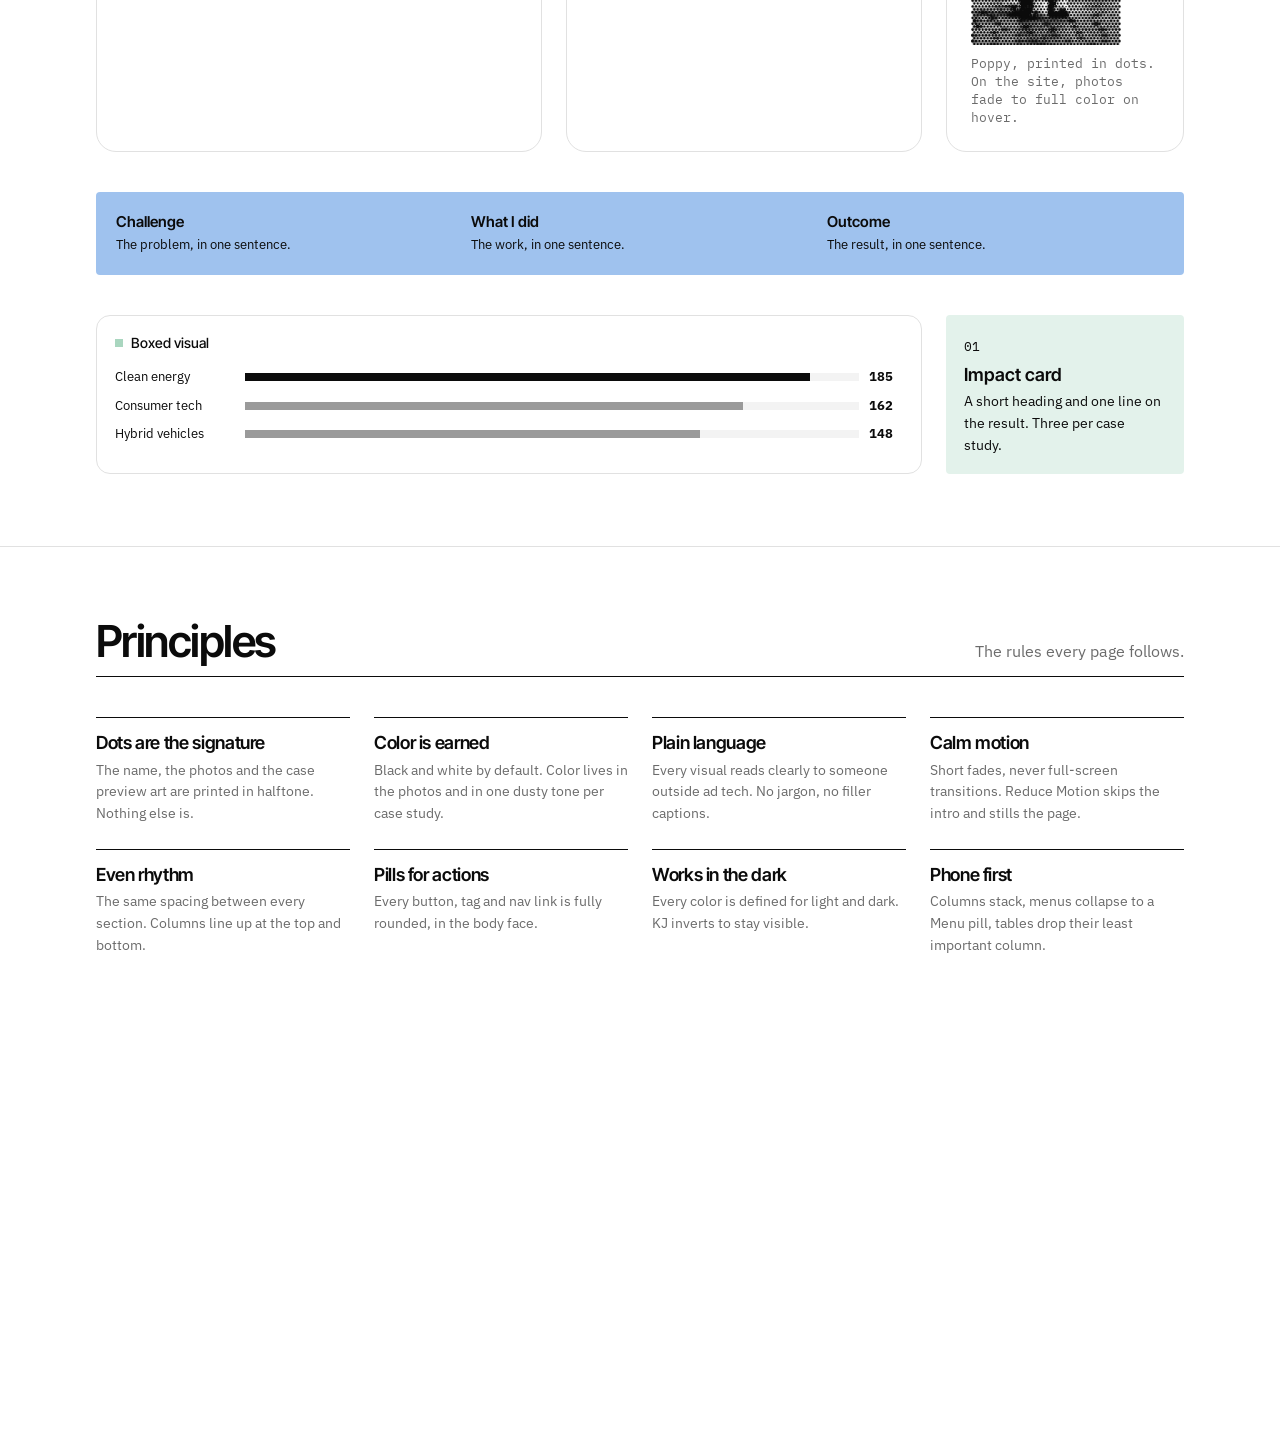
==== commit 69592141: "Design system: halftone photo sample as an image Co-Authored-By: Claude Opus 5.5 <noreply@anthropic." ====
--- a/design-system/index.html
+++ b/design-system/index.html
@@ -130,8 +130,8 @@
       <div class="row"><span class="tag" style="background:var(--case-04)">AI prototyping</span><span class="tag" style="background:var(--case-05)">Consumer insights</span><span class="tag" style="background:var(--case-06)">Competitive strategy</span></div>
     </div>
     <div class="box"><div class="lab">Halftone photo</div>
-      <canvas class="ht" id="dots" style="max-width:180px;aspect-ratio:2/3" aria-hidden="true"></canvas>
-      <div class="lab" style="margin-top:-6px">KJ, printed in dots. On the site, photos fade to full color on hover.</div>
+      <img src="halftone-photo.png" alt="Poppy, printed in halftone dots" style="width:150px;height:225px;display:block">
+      <div class="lab" style="margin-top:-6px">Poppy, printed in dots. On the site, photos fade to full color on hover.</div>
     </div>
   </div>
   <div class="story"><div><b>Challenge</b>The problem, in one sentence.</div><div><b>What I did</b>The work, in one sentence.</div><div><b>Outcome</b>The result, in one sentence.</div></div>
@@ -167,7 +167,7 @@
 function dotsPhoto(cv,src,step){const img=new Image();img.onload=()=>{const r=cv.getBoundingClientRect(),W=Math.round(r.width),H=Math.round(r.height),dpr=2;cv.width=W*dpr;cv.height=H*dpr;const c=cv.getContext('2d');c.scale(dpr,dpr);
  const o=document.createElement('canvas');o.width=W;o.height=H;const x=o.getContext('2d');const s=Math.max(W/img.width,H/img.height);x.drawImage(img,(W-img.width*s)/2,(H-img.height*s)/2,img.width*s,img.height*s);const d=x.getImageData(0,0,W,H).data;c.fillStyle='#0b0b0b';
  for(let j=0,y=step/2;y<H;j++,y+=step*.866)for(let X=step/2+(j%2?step/2:0);X<W;X+=step){const i=(Math.min(H-1,Math.round(y))*W+Math.min(W-1,Math.round(X)))*4,l=(d[i]*.3+d[i+1]*.59+d[i+2]*.11)/255;const rr=Math.sqrt(1-l)*step*.58;if(rr<.3)continue;c.beginPath();c.arc(X,y,rr,0,7);c.fill()}};img.src=src}
-(document.fonts?document.fonts.load('700 100px Syne'):Promise.resolve()).then(()=>{dotsFromText(document.getElementById('name'),'Michelle\nYun',"Syne,'Arial Black',sans-serif",9);dotsPhoto(document.getElementById('dots'),'../assets/photos/03-kj-chicago-suburbs.jpg',5)});
+(document.fonts?document.fonts.load('700 100px Syne'):Promise.resolve()).then(()=>{dotsFromText(document.getElementById('name'),'Michelle\nYun',"Syne,'Arial Black',sans-serif",9)});
 </script>
 </body>
 </html>
